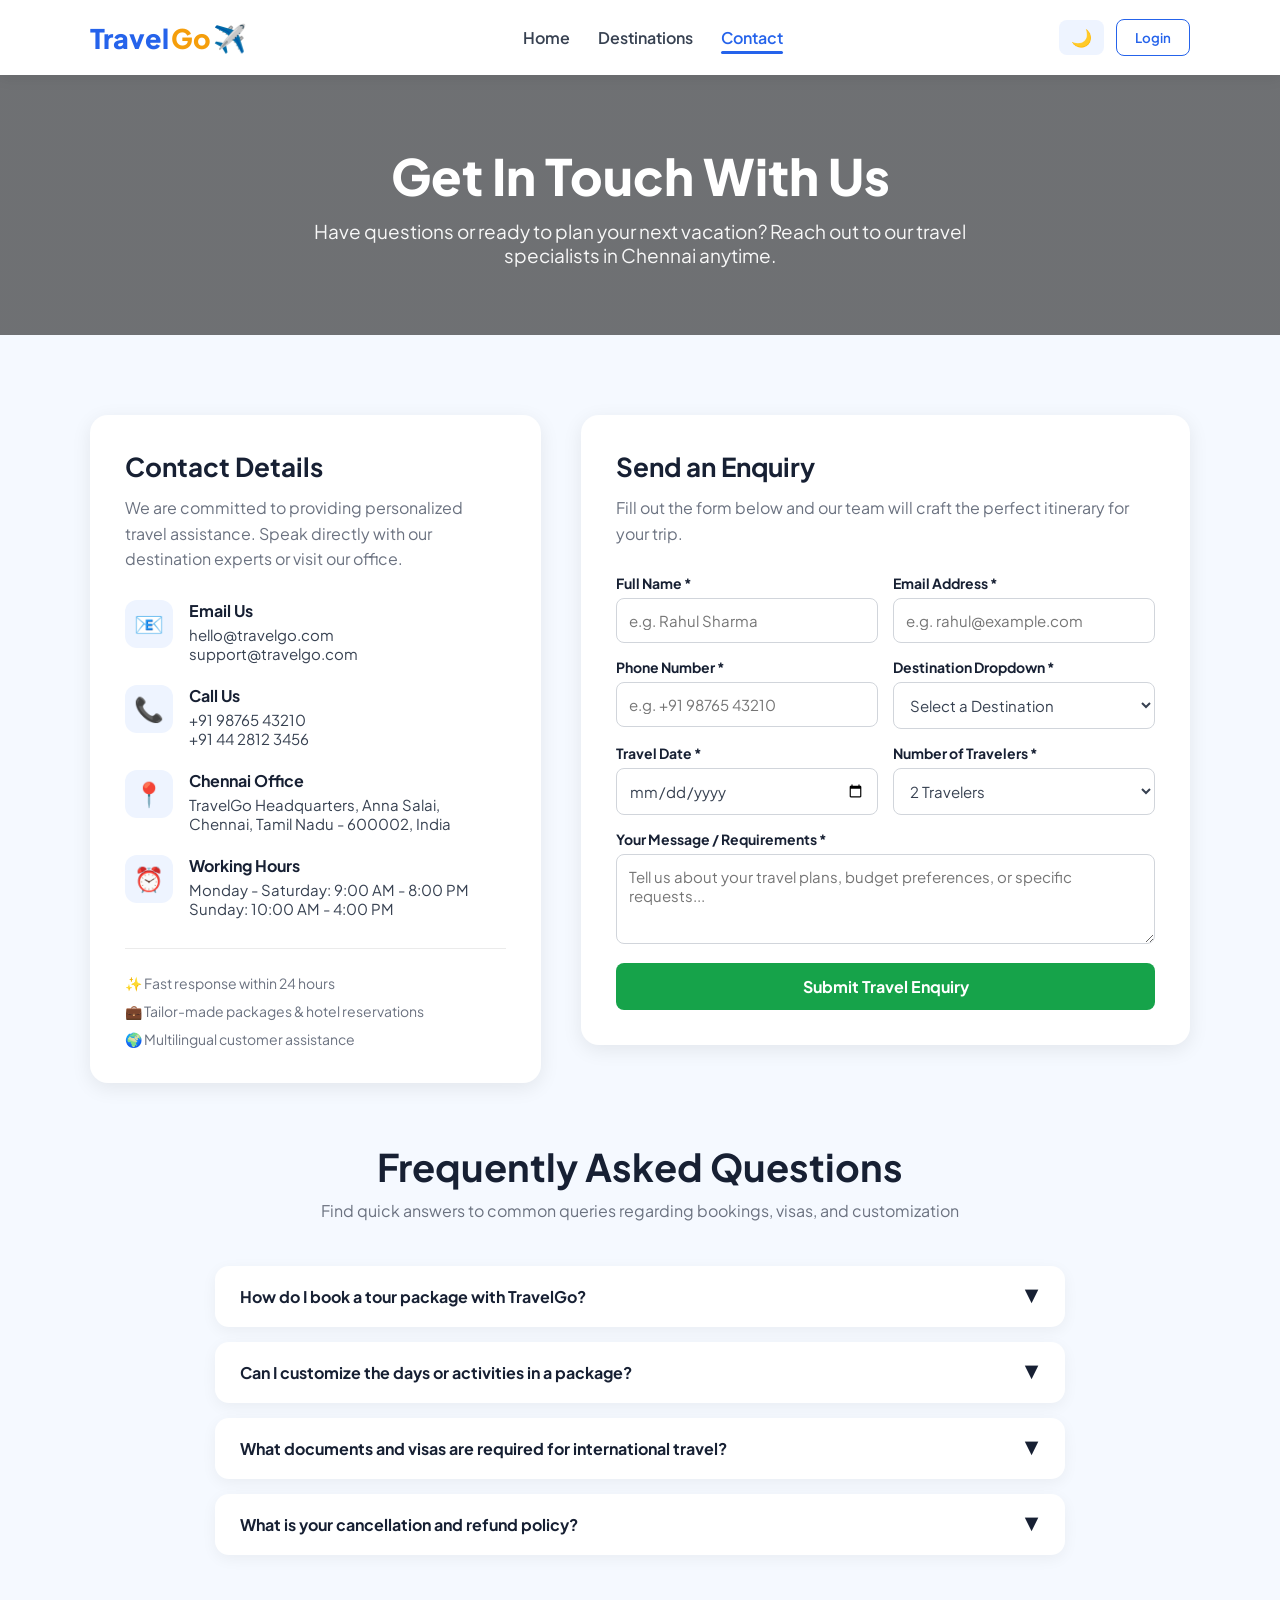
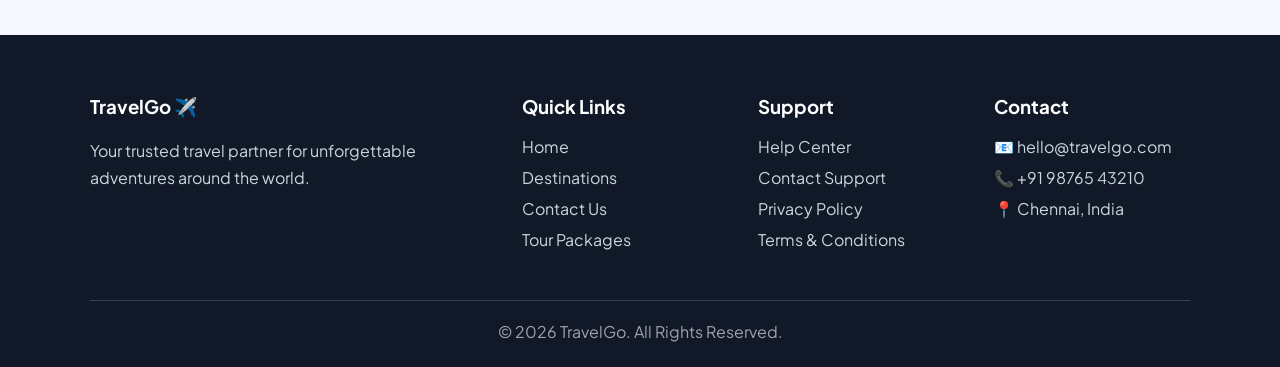
==== contact.html @ df33e291 "feat: complete TravelGo travel web application with destinations, packages, dark mode, booking modal" ====
<!DOCTYPE html>
<html lang="en">
<head>
  <meta charset="UTF-8">
  <meta name="viewport" content="width=device-width, initial-scale=1.0">
  <meta name="description" content="Get in touch with TravelGo travel specialists in Chennai. Submit your vacation enquiry for custom tour itineraries, bookings, and customer support.">
  <title>Contact Us & Enquiry | TravelGo</title>

  <!-- External Stylesheet -->
  <link rel="stylesheet" href="css/style.css">
</head>
<body>

  <!-- Navigation Bar -->
  <nav>
    <a href="index.html" class="logo">Travel<span>Go</span> ✈️</a>

    <ul class="nav-links" id="navLinks">
      <li><a href="index.html">Home</a></li>
      <li><a href="destinations.html">Destinations</a></li>
      <li><a href="contact.html" class="active">Contact</a></li>
    </ul>

    <div class="nav-buttons">
      <button class="theme-btn" id="themeBtn" onclick="toggleTheme()" aria-label="Toggle theme mode">🌙</button>
      <button class="login" onclick="openLogin()">Login</button>
      <button class="hamburger" id="hamburgerBtn" aria-label="Toggle menu">☰</button>
    </div>
  </nav>

  <!-- Page Title Banner -->
  <header class="page-banner">
    <h1>Get In Touch With Us</h1>
    <p>Have questions or ready to plan your next vacation? Reach out to our travel specialists in Chennai anytime.</p>
  </header>

  <!-- Contact & Enquiry Section (Two-Column Layout) -->
  <section class="section" id="contact-section">
    <div class="contact-layout">

      <!-- Column 1: Contact Information -->
      <div class="contact-card">
        <h2>Contact Details</h2>
        <p class="contact-intro">
          We are committed to providing personalized travel assistance. Speak directly with our destination experts or visit our office.
        </p>

        <div class="contact-info-list">
          <div class="contact-info-item">
            <div class="contact-info-icon">📧</div>
            <div class="contact-info-text">
              <h3>Email Us</h3>
              <p><a href="mailto:hello@travelgo.com">hello@travelgo.com</a></p>
              <p><a href="mailto:support@travelgo.com">support@travelgo.com</a></p>
            </div>
          </div>

          <div class="contact-info-item">
            <div class="contact-info-icon">📞</div>
            <div class="contact-info-text">
              <h3>Call Us</h3>
              <p><a href="tel:+919876543210">+91 98765 43210</a></p>
              <p><a href="tel:+914428123456">+91 44 2812 3456</a></p>
            </div>
          </div>

          <div class="contact-info-item">
            <div class="contact-info-icon">📍</div>
            <div class="contact-info-text">
              <h3>Chennai Office</h3>
              <p>TravelGo Headquarters, Anna Salai,</p>
              <p>Chennai, Tamil Nadu - 600002, India</p>
            </div>
          </div>

          <div class="contact-info-item">
            <div class="contact-info-icon">⏰</div>
            <div class="contact-info-text">
              <h3>Working Hours</h3>
              <p>Monday - Saturday: 9:00 AM - 8:00 PM</p>
              <p>Sunday: 10:00 AM - 4:00 PM</p>
            </div>
          </div>
        </div>

        <div class="contact-perks">
          <ul>
            <li>✨ Fast response within 24 hours</li>
            <li>💼 Tailor-made packages & hotel reservations</li>
            <li>🌍 Multilingual customer assistance</li>
          </ul>
        </div>
      </div>

      <!-- Column 2: Enquiry Form -->
      <div class="contact-card">
        <h2>Send an Enquiry</h2>
        <p class="contact-intro">Fill out the form below and our team will craft the perfect itinerary for your trip.</p>

        <!-- Inline Status Message Box (No browser alert popups) -->
        <div class="form-alert" id="contactAlert"></div>

        <form id="contactForm" novalidate>
          <div class="form-row">
            <div class="form-group">
              <label for="contactName">Full Name *</label>
              <input type="text" id="contactName" placeholder="e.g. Rahul Sharma" required>
            </div>

            <div class="form-group">
              <label for="contactEmail">Email Address *</label>
              <input type="email" id="contactEmail" placeholder="e.g. rahul@example.com" required>
            </div>
          </div>

          <div class="form-row">
            <div class="form-group">
              <label for="contactPhone">Phone Number *</label>
              <input type="tel" id="contactPhone" placeholder="e.g. +91 98765 43210" required>
            </div>

            <div class="form-group">
              <label for="contactDestination">Destination Dropdown *</label>
              <select id="contactDestination" required>
                <option value="">Select a Destination</option>
                <option value="Paris">Paris, France 🇫🇷</option>
                <option value="Dubai">Dubai, UAE 🇦🇪</option>
                <option value="Bali">Bali, Indonesia 🇮🇩</option>
                <option value="London">London, UK 🇬🇧</option>
                <option value="Maldives">Maldives 🇲🇻</option>
                <option value="Tokyo">Tokyo, Japan 🇯🇵</option>
                <option value="Custom">Custom / Other Destination</option>
              </select>
            </div>
          </div>

          <div class="form-row">
            <div class="form-group">
              <label for="contactDate">Travel Date *</label>
              <input type="date" id="contactDate" required>
            </div>

            <div class="form-group">
              <label for="contactTravelers">Number of Travelers *</label>
              <select id="contactTravelers" required>
                <option value="1 Traveler">1 Traveler</option>
                <option value="2 Travelers" selected>2 Travelers</option>
                <option value="3 Travelers">3 Travelers</option>
                <option value="4 Travelers">4 Travelers</option>
                <option value="5+ Travelers">5+ Travelers</option>
              </select>
            </div>
          </div>

          <div class="form-group">
            <label for="contactMessage">Your Message / Requirements *</label>
            <textarea id="contactMessage" placeholder="Tell us about your travel plans, budget preferences, or specific requests..." required></textarea>
          </div>

          <button class="confirm-btn" type="submit">Submit Travel Enquiry</button>
        </form>
      </div>

    </div>

    <!-- FAQ Accordion Section -->
    <div class="faq-section">
      <div class="section-title">
        <h2>Frequently Asked Questions</h2>
        <p>Find quick answers to common queries regarding bookings, visas, and customization</p>
      </div>

      <div class="faq-container">
        <div class="faq-item">
          <div class="faq-question" onclick="toggleFaq(this)">
            <span>How do I book a tour package with TravelGo?</span>
            <span class="faq-toggle">▼</span>
          </div>
          <div class="faq-answer">
            <p>You can browse any tour package on our Destinations page and click "Book Now". Fill in your basic details, travel dates, and number of guests. Our travel coordinator will contact you to finalize flights, hotel options, and send your itinerary confirmation.</p>
          </div>
        </div>

        <div class="faq-item">
          <div class="faq-question" onclick="toggleFaq(this)">
            <span>Can I customize the days or activities in a package?</span>
            <span class="faq-toggle">▼</span>
          </div>
          <div class="faq-answer">
            <p>Yes, absolutely! All our packages can be tailored to your preferences. You can add extra days, upgrade to 5-star villas, include private sightseeing guides, or choose specific adventure excursions.</p>
          </div>
        </div>

        <div class="faq-item">
          <div class="faq-question" onclick="toggleFaq(this)">
            <span>What documents and visas are required for international travel?</span>
            <span class="faq-toggle">▼</span>
          </div>
          <div class="faq-answer">
            <p>You need a valid passport with at least 6 months of validity from your travel date. Depending on the destination (e.g., Bali, Dubai, Paris), our Chennai visa desk assists you with tourist visas, e-visas, or visa-on-arrival guidelines.</p>
          </div>
        </div>

        <div class="faq-item">
          <div class="faq-question" onclick="toggleFaq(this)">
            <span>What is your cancellation and refund policy?</span>
            <span class="faq-toggle">▼</span>
          </div>
          <div class="faq-answer">
            <p>We offer 100% free cancellation up to 14 days before departure for most packages. For cancellations made within 7-14 days, a nominal processing fee applies. Full details are provided in your personalized booking contract.</p>
          </div>
        </div>
      </div>
    </div>
  </section>

  <!-- Footer Section -->
  <footer id="footer">
    <div class="footer-grid">
      <div>
        <h3>TravelGo ✈️</h3>
        <p>Your trusted travel partner for unforgettable adventures around the world.</p>
      </div>

      <div>
        <h3>Quick Links</h3>
        <ul>
          <li><a href="index.html">Home</a></li>
          <li><a href="destinations.html">Destinations</a></li>
          <li><a href="contact.html">Contact Us</a></li>
          <li><a href="destinations.html#tours">Tour Packages</a></li>
        </ul>
      </div>

      <div>
        <h3>Support</h3>
        <ul>
          <li><a href="contact.html">Help Center</a></li>
          <li><a href="contact.html">Contact Support</a></li>
          <li><a href="#footer">Privacy Policy</a></li>
          <li><a href="#footer">Terms & Conditions</a></li>
        </ul>
      </div>

      <div>
        <h3>Contact</h3>
        <ul>
          <li>📧 <a href="mailto:hello@travelgo.com">hello@travelgo.com</a></li>
          <li>📞 <a href="tel:+919876543210">+91 98765 43210</a></li>
          <li>📍 Chennai, India</li>
        </ul>
      </div>
    </div>

    <div class="copyright">
      © 2026 TravelGo. All Rights Reserved.
    </div>
  </footer>

  <!-- Booking Modal -->
  <div class="modal" id="bookingModal" role="dialog" aria-modal="true" aria-labelledby="bookingTitle">
    <div class="modal-content">
      <span class="close" onclick="closeBooking()">&times;</span>
      <h2 id="bookingTitle">Book Your Trip ✈️</h2>
      <div class="form-alert" id="bookingAlert"></div>

      <form onsubmit="confirmBooking(event)">
        <div class="form-group">
          <label for="selectedPackage">Selected Package</label>
          <input type="text" id="selectedPackage" readonly>
        </div>

        <div class="form-group">
          <label for="bookingName">Full Name</label>
          <input type="text" id="bookingName" placeholder="Enter your name" required>
        </div>

        <div class="form-group">
          <label for="bookingEmail">Email</label>
          <input type="email" id="bookingEmail" placeholder="Enter your email" required>
        </div>

        <div class="form-group">
          <label for="bookingDate">Travel Date</label>
          <input type="date" id="bookingDate" required>
        </div>

        <div class="form-group">
          <label for="bookingTravelers">Travelers</label>
          <select id="bookingTravelers" required>
            <option value="">Select travelers</option>
            <option>1 Traveler</option>
            <option>2 Travelers</option>
            <option>3 Travelers</option>
            <option>4 Travelers</option>
            <option>5+ Travelers</option>
          </select>
        </div>

        <button class="confirm-btn" type="submit">Confirm Booking</button>
      </form>
    </div>
  </div>

  <!-- Login / Register Modal -->
  <div class="modal" id="loginModal" role="dialog" aria-modal="true" aria-labelledby="loginTitle">
    <div class="modal-content">
      <span class="close" onclick="closeLogin()">&times;</span>

      <!-- Modal Tabs for Sign In / Sign Up -->
      <div class="modal-tabs">
        <button class="tab-btn active" id="tabSignIn" onclick="switchAuthTab('login')">Sign In</button>
        <button class="tab-btn" id="tabSignUp" onclick="switchAuthTab('register')">Create Account</button>
      </div>

      <h2 id="loginTitle">Welcome Back ✈️</h2>
      <div class="form-alert" id="loginAlert"></div>

      <form id="authForm" onsubmit="handleAuthSubmit(event)">
        <div class="form-group" id="registerNameGroup" style="display: none;">
          <label for="registerName">Full Name</label>
          <input type="text" id="registerName" placeholder="Enter your full name">
        </div>

        <div class="form-group">
          <label for="loginEmail">Email Address</label>
          <input type="email" id="loginEmail" placeholder="Enter your email" required>
        </div>

        <div class="form-group">
          <label for="loginPassword">Password</label>
          <input type="password" id="loginPassword" placeholder="Enter your password" required>
        </div>

        <button class="confirm-btn" id="authSubmitBtn" type="submit">Sign In</button>
      </form>
    </div>
  </div>

  <!-- Toast Notification Container -->
  <div class="toast-notification" id="toastNotification" role="alert" aria-live="polite">
    <span id="toastIcon">✨</span>
    <span id="toastMessage">Action completed</span>
  </div>

  <!-- External Script -->
  <script src="js/script.js"></script>
</body>
</html>
---- css/style.css ----
/* ==========================================================================
   TravelGo - Global Stylesheet (css/style.css)
   Preserves all original colors, typography, layout, emojis, and dark mode.
   ========================================================================== */

@import url("https://fonts.googleapis.com/css2?family=Plus+Jakarta+Sans:wght@400;500;600;700;800&display=swap");

/* Universal Reset & Base Font */
html {
  scroll-behavior: smooth;
}

* {
  margin: 0;
  padding: 0;
  box-sizing: border-box;
  font-family: "Plus Jakarta Sans", "Segoe UI", Arial, sans-serif;
}

/* CSS Theme Variables */
:root {
  --primary: #2563eb;
  --secondary: #0ea5e9;
  --dark: #172033;
  --text: #374151;
  --light: #f5f9ff;
  --white: #ffffff;
  --green: #16a34a;
}

body {
  background: var(--light);
  color: var(--text);
  transition: background-color 0.3s, color 0.3s;
  min-height: 100vh;
  display: flex;
  flex-direction: column;
}

/* Dark Mode Overrides */
body.dark {
  --light: #111827;
  --white: #1f2937;
  --dark: #f9fafb;
  --text: #e5e7eb;
}

/* Navigation Bar */
nav {
  height: 75px;
  background: var(--white);
  display: flex;
  justify-content: space-between;
  align-items: center;
  padding: 0 7%;
  box-shadow: 0 2px 15px rgba(0, 0, 0, 0.08);
  position: sticky;
  top: 0;
  z-index: 1000;
  transition: background-color 0.3s;
}

.logo {
  font-size: 27px;
  font-weight: 800;
  color: var(--primary);
  text-decoration: none;
  display: inline-flex;
  align-items: center;
  gap: 2px;
}

.logo span {
  color: #f59e0b;
}

.nav-links {
  display: flex;
  gap: 28px;
  list-style: none;
}

.nav-links a {
  text-decoration: none;
  color: var(--text);
  font-weight: 600;
  transition: color 0.3s;
  padding: 6px 0;
  position: relative;
}

.nav-links a:hover {
  color: var(--primary);
}

/* Active Navigation Link Highlighting */
.nav-links a.active {
  color: var(--primary);
}

.nav-links a.active::after {
  content: "";
  position: absolute;
  bottom: 0;
  left: 0;
  width: 100%;
  height: 3px;
  background: var(--primary);
  border-radius: 2px;
}

.nav-buttons {
  display: flex;
  align-items: center;
  gap: 12px;
}

.login {
  border: 1px solid var(--primary);
  background: transparent;
  color: var(--primary);
  padding: 9px 18px;
  border-radius: 8px;
  cursor: pointer;
  font-weight: 600;
  transition: background-color 0.2s, color 0.2s;
}

.login:hover {
  background: var(--primary);
  color: white;
}

.theme-btn {
  border: none;
  background: #eef4ff;
  padding: 9px 12px;
  border-radius: 8px;
  cursor: pointer;
  font-size: 17px;
  transition: background-color 0.2s;
  line-height: 1;
}

body.dark .theme-btn {
  background: #374151;
  color: #f9fafb;
}

/* Hamburger Menu Toggle Button */
.hamburger {
  display: none;
  background: transparent;
  border: none;
  font-size: 26px;
  color: var(--text);
  cursor: pointer;
  padding: 6px;
  line-height: 1;
}

/* Hero Section */
.hero {
  min-height: 600px;
  background:
    linear-gradient(rgba(0, 0, 0, 0.4), rgba(0, 0, 0, 0.4)),
    url("https://images.unsplash.com/photo-1507525428034-b723cf961d3e?auto=format&fit=crop&w=1600&q=80");
  background-size: cover;
  background-position: center;
  display: flex;
  justify-content: center;
  align-items: center;
  text-align: center;
  padding: 30px;
}

.hero-content {
  max-width: 900px;
  color: white;
}

.hero-content h1 {
  font-size: clamp(40px, 7vw, 72px);
  margin-bottom: 15px;
  font-weight: 800;
}

.hero-content p {
  font-size: 20px;
  margin-bottom: 35px;
}

/* Search Box Component */
.search-box {
  background: white;
  padding: 12px;
  border-radius: 15px;
  display: grid;
  grid-template-columns: 1.5fr 1fr 1fr 1fr auto;
  gap: 10px;
  color: #333;
  box-shadow: 0 10px 35px rgba(0, 0, 0, 0.2);
  align-items: center;
}

body.dark .search-box {
  background: #1f2937;
  color: #f9fafb;
}

.search-item {
  text-align: left;
  padding: 10px;
}

.search-item label {
  display: block;
  font-size: 12px;
  color: #777;
  margin-bottom: 5px;
  font-weight: 600;
}

body.dark .search-item label {
  color: #9ca3af;
}

.search-item input,
.search-item select {
  width: 100%;
  border: none;
  outline: none;
  font-size: 15px;
  background: transparent;
  color: inherit;
}

.search-item input.input-error {
  outline: 2px solid #ef4444;
  border-radius: 4px;
}

.search-feedback {
  grid-column: 1 / -1;
  color: #ef4444;
  font-size: 13px;
  font-weight: 600;
  text-align: left;
  padding: 2px 10px 6px;
  display: none;
}

.search-feedback.active {
  display: block;
}

.search-btn {
  border: none;
  background: var(--primary);
  color: white;
  padding: 0 25px;
  height: 100%;
  min-height: 48px;
  border-radius: 10px;
  cursor: pointer;
  font-weight: bold;
  font-size: 15px;
  transition: background-color 0.2s;
}

.search-btn:hover {
  background: #1d4ed8;
}

/* Page Header Banner (for Destinations & Contact pages) */
.page-banner {
  min-height: 260px;
  background:
    linear-gradient(rgba(0, 0, 0, 0.55), rgba(0, 0, 0, 0.55)),
    url("https://images.unsplash.com/photo-1507525428034-b723cf961d3e?auto=format&fit=crop&w=1600&q=80");
  background-size: cover;
  background-position: center;
  display: flex;
  flex-direction: column;
  justify-content: center;
  align-items: center;
  text-align: center;
  padding: 50px 7%;
  color: white;
}

.page-banner h1 {
  font-size: clamp(34px, 5vw, 50px);
  margin-bottom: 12px;
  font-weight: 800;
}

.page-banner p {
  font-size: 19px;
  max-width: 680px;
  opacity: 0.95;
}

/* General Sections */
.section {
  padding: 80px 7%;
}

.section-title {
  text-align: center;
  margin-bottom: 45px;
}

.section-title h2 {
  font-size: 38px;
  color: var(--dark);
  margin-bottom: 10px;
}

.section-title p {
  color: #6b7280;
  font-size: 16px;
}

body.dark .section-title p {
  color: #9ca3af;
}

/* Popular Destinations Grid */
.destinations {
  display: grid;
  grid-template-columns: repeat(3, 1fr);
  gap: 25px;
}

.destination {
  height: 300px;
  border-radius: 18px;
  overflow: hidden;
  position: relative;
  cursor: pointer;
}

.destination img {
  width: 100%;
  height: 100%;
  object-fit: cover;
  transition: transform 0.5s;
  display: block;
}

.destination:hover img {
  transform: scale(1.08);
}

.destination-info {
  position: absolute;
  bottom: 0;
  width: 100%;
  padding: 25px;
  color: white;
  background: linear-gradient(transparent, rgba(0, 0, 0, 0.8));
}

.destination-info h3 {
  font-size: 25px;
}

.destination-info p {
  margin-top: 5px;
}

/* "View All Destinations" Button Container */
.view-all-container {
  text-align: center;
  margin-top: 45px;
}

.view-all-btn {
  display: inline-block;
  background: var(--primary);
  color: white;
  padding: 13px 32px;
  border-radius: 10px;
  text-decoration: none;
  font-weight: bold;
  font-size: 16px;
  transition: background-color 0.2s, transform 0.2s;
}

.view-all-btn:hover {
  background: #1d4ed8;
  transform: translateY(-2px);
}

/* Tour Packages Grid */
.tour-grid {
  display: grid;
  grid-template-columns: repeat(3, 1fr);
  gap: 25px;
}

.tour-card {
  background: var(--white);
  border-radius: 16px;
  overflow: hidden;
  box-shadow: 0 5px 20px rgba(0, 0, 0, 0.08);
  transition: transform 0.3s;
}

.tour-card:hover {
  transform: translateY(-8px);
}

.tour-image {
  position: relative;
  height: 220px;
}

.tour-image img {
  width: 100%;
  height: 100%;
  object-fit: cover;
  display: block;
}

.badge {
  position: absolute;
  top: 15px;
  left: 15px;
  background: #ef4444;
  color: white;
  padding: 6px 12px;
  border-radius: 20px;
  font-size: 12px;
  font-weight: bold;
}

.tour-content {
  padding: 20px;
}

.tour-content h3 {
  color: var(--dark);
  font-size: 21px;
  margin-bottom: 10px;
}

.rating {
  color: #f59e0b;
  margin-bottom: 12px;
}

.tour-info {
  display: flex;
  justify-content: space-between;
  color: #6b7280;
  font-size: 14px;
  margin-bottom: 18px;
}

body.dark .tour-info {
  color: #9ca3af;
}

.price {
  color: var(--primary);
  font-size: 22px;
  font-weight: 800;
}

.book-btn {
  width: 100%;
  padding: 12px;
  border: none;
  background: var(--primary);
  color: white;
  border-radius: 8px;
  cursor: pointer;
  margin-top: 15px;
  font-weight: bold;
  font-size: 15px;
  transition: background-color 0.2s;
}

.book-btn:hover {
  background: #1d4ed8;
}

/* Offer Banner Section */
.offer {
  margin: 20px 7% 80px;
  min-height: 280px;
  border-radius: 20px;
  padding: 50px;
  color: white;
  display: flex;
  align-items: center;
  background:
    linear-gradient(90deg, rgba(37, 99, 235, 0.95), rgba(14, 165, 233, 0.65)),
    url("https://images.unsplash.com/photo-1469474968028-56623f02e42e?auto=format&fit=crop&w=1400&q=80")
    center/cover;
}

.offer-content {
  max-width: 600px;
}

.offer h2 {
  font-size: 38px;
  margin-bottom: 15px;
}

.offer p {
  font-size: 18px;
  margin-bottom: 20px;
}

.offer button {
  padding: 12px 25px;
  border: none;
  border-radius: 8px;
  background: white;
  color: var(--primary);
  font-weight: bold;
  cursor: pointer;
  font-size: 15px;
  transition: background-color 0.2s;
}

.offer button:hover {
  background: #f1f5f9;
}

/* Features (Why Choose Us) Grid */
.features {
  display: grid;
  grid-template-columns: repeat(4, 1fr);
  gap: 20px;
}

.feature {
  background: var(--white);
  padding: 30px 20px;
  text-align: center;
  border-radius: 15px;
  box-shadow: 0 4px 15px rgba(0, 0, 0, 0.04);
  transition: background-color 0.3s;
}

.feature-icon {
  font-size: 40px;
  margin-bottom: 15px;
}

.feature h3 {
  color: var(--dark);
  margin-bottom: 8px;
}

.feature p {
  color: #6b7280;
  font-size: 15px;
  line-height: 1.5;
}

body.dark .feature p {
  color: #9ca3af;
}

/* Contact Page 2-Column Layout */
.contact-layout {
  display: grid;
  grid-template-columns: 1fr 1.35fr;
  gap: 40px;
  align-items: start;
}

.contact-card {
  background: var(--white);
  padding: 35px;
  border-radius: 18px;
  box-shadow: 0 5px 20px rgba(0, 0, 0, 0.08);
  transition: background-color 0.3s;
}

.contact-card h2 {
  color: var(--dark);
  font-size: 26px;
  margin-bottom: 12px;
}

.contact-intro {
  color: #6b7280;
  margin-bottom: 28px;
  line-height: 1.6;
}

body.dark .contact-intro {
  color: #9ca3af;
}

.contact-info-list {
  display: flex;
  flex-direction: column;
  gap: 22px;
}

.contact-info-item {
  display: flex;
  align-items: flex-start;
  gap: 16px;
}

.contact-info-icon {
  font-size: 24px;
  width: 48px;
  height: 48px;
  background: #eef4ff;
  border-radius: 12px;
  display: flex;
  align-items: center;
  justify-content: center;
  flex-shrink: 0;
}

body.dark .contact-info-icon {
  background: #374151;
}

.contact-info-text h3 {
  font-size: 16px;
  color: var(--dark);
  margin-bottom: 4px;
}

.contact-info-text p,
.contact-info-text a {
  color: var(--text);
  font-size: 15px;
  text-decoration: none;
}

.contact-info-text a:hover {
  color: var(--primary);
}

.contact-perks {
  margin-top: 30px;
  padding-top: 25px;
  border-top: 1px solid rgba(0, 0, 0, 0.08);
}

body.dark .contact-perks {
  border-top-color: #374151;
}

.contact-perks ul {
  list-style: none;
  display: flex;
  flex-direction: column;
  gap: 10px;
}

.contact-perks li {
  color: #6b7280;
  font-size: 14px;
}

body.dark .contact-perks li {
  color: #9ca3af;
}

/* Form Styles */
.form-row {
  display: grid;
  grid-template-columns: 1fr 1fr;
  gap: 15px;
}

.form-alert {
  display: none;
  padding: 14px 18px;
  border-radius: 10px;
  margin-bottom: 20px;
  font-size: 15px;
  font-weight: 500;
  line-height: 1.5;
}

.form-alert.success {
  display: block;
  background: #dcfce7;
  color: #15803d;
  border: 1px solid #86efac;
}

.form-alert.error {
  display: block;
  background: #fee2e2;
  color: #b91c1c;
  border: 1px solid #fca5a5;
}

body.dark .form-alert.success {
  background: rgba(22, 163, 74, 0.2);
  color: #4ade80;
  border-color: rgba(22, 163, 74, 0.4);
}

body.dark .form-alert.error {
  background: rgba(239, 68, 68, 0.2);
  color: #f87171;
  border-color: rgba(239, 68, 68, 0.4);
}

/* Footer Section */
footer {
  background: #111827;
  color: white;
  padding: 60px 7% 25px;
  margin-top: auto;
}

.footer-grid {
  display: grid;
  grid-template-columns: 2fr 1fr 1fr 1fr;
  gap: 40px;
  margin-bottom: 40px;
}

footer h3 {
  margin-bottom: 18px;
  color: white;
}

footer p {
  color: #cbd5e1;
  line-height: 1.7;
}

footer ul {
  list-style: none;
}

footer li {
  margin-bottom: 10px;
  color: #cbd5e1;
}

footer a {
  color: #cbd5e1;
  text-decoration: none;
  transition: color 0.2s;
}

footer a:hover {
  color: white;
}

.copyright {
  border-top: 1px solid #374151;
  padding-top: 20px;
  text-align: center;
  color: #9ca3af;
}

/* Modals (Booking & Login) */
.modal {
  display: none;
  position: fixed;
  inset: 0;
  background: rgba(0, 0, 0, 0.65);
  z-index: 2000;
  justify-content: center;
  align-items: center;
  padding: 20px;
}

.modal.active {
  display: flex;
}

.modal-content {
  background: var(--white);
  width: 100%;
  max-width: 500px;
  border-radius: 15px;
  padding: 30px;
  position: relative;
  box-shadow: 0 20px 40px rgba(0, 0, 0, 0.2);
  transition: background-color 0.3s;
}

.modal-content h2 {
  color: var(--dark);
  margin-bottom: 20px;
}

.close {
  position: absolute;
  right: 20px;
  top: 15px;
  font-size: 25px;
  cursor: pointer;
  color: var(--text);
  line-height: 1;
}

.form-group {
  margin-bottom: 15px;
}

.form-group label {
  display: block;
  margin-bottom: 6px;
  font-weight: bold;
  color: var(--dark);
  font-size: 14px;
}

.form-group input,
.form-group select,
.form-group textarea {
  width: 100%;
  padding: 12px;
  border: 1px solid #d1d5db;
  border-radius: 8px;
  outline: none;
  background: var(--white);
  color: var(--text);
  font-size: 15px;
  font-family: inherit;
  transition: border-color 0.2s;
}

.form-group textarea {
  resize: vertical;
  min-height: 90px;
}

.form-group input:focus,
.form-group select:focus,
.form-group textarea:focus {
  border-color: var(--primary);
}

body.dark .form-group input,
body.dark .form-group select,
body.dark .form-group textarea {
  border-color: #4b5563;
}

.confirm-btn {
  width: 100%;
  padding: 13px;
  background: var(--green);
  color: white;
  border: none;
  border-radius: 8px;
  cursor: pointer;
  font-weight: bold;
  font-size: 16px;
  transition: background-color 0.2s;
}

.confirm-btn:hover {
  background: #15803d;
}

/* ==========================================================================
   Interactive Destination Filter & Search Bar
   ========================================================================== */
.filter-wrapper {
  margin-bottom: 35px;
  display: flex;
  flex-direction: column;
  gap: 20px;
}

.search-filter-box {
  position: relative;
  max-width: 550px;
  margin: 0 auto;
  width: 100%;
}

.search-filter-box input {
  width: 100%;
  padding: 14px 20px 14px 45px;
  border: 1.5px solid #d1d5db;
  border-radius: 30px;
  background: var(--white);
  color: var(--text);
  font-size: 15px;
  outline: none;
  box-shadow: 0 4px 15px rgba(0, 0, 0, 0.05);
  transition: border-color 0.2s, box-shadow 0.2s;
}

.search-filter-box input:focus {
  border-color: var(--primary);
  box-shadow: 0 4px 20px rgba(37, 99, 235, 0.15);
}

body.dark .search-filter-box input {
  border-color: #4b5563;
  background: #1f2937;
}

.search-filter-box .search-icon {
  position: absolute;
  left: 18px;
  top: 50%;
  transform: translateY(-50%);
  font-size: 17px;
  pointer-events: none;
  opacity: 0.7;
}

.filter-pills {
  display: flex;
  flex-wrap: wrap;
  gap: 10px;
  justify-content: center;
}

.filter-pill {
  padding: 8px 18px;
  border-radius: 20px;
  border: 1px solid #d1d5db;
  background: var(--white);
  color: var(--text);
  cursor: pointer;
  font-weight: 600;
  font-size: 14px;
  transition: all 0.2s ease;
  user-select: none;
}

.filter-pill:hover {
  border-color: var(--primary);
  color: var(--primary);
  transform: translateY(-1px);
}

.filter-pill.active {
  background: var(--primary);
  color: white;
  border-color: var(--primary);
  box-shadow: 0 4px 12px rgba(37, 99, 235, 0.25);
}

body.dark .filter-pill {
  border-color: #4b5563;
  background: #1f2937;
}

body.dark .filter-pill.active {
  background: var(--primary);
  color: white;
}

.filter-status {
  text-align: center;
  font-size: 14px;
  color: #6b7280;
  margin-top: -5px;
}

body.dark .filter-status {
  color: #9ca3af;
}

.filter-status .reset-link {
  color: var(--primary);
  cursor: pointer;
  margin-left: 8px;
  font-weight: 600;
  text-decoration: underline;
}

.no-results-msg {
  display: none;
  text-align: center;
  padding: 60px 20px;
  background: var(--white);
  border-radius: 16px;
  grid-column: 1 / -1;
  box-shadow: 0 4px 15px rgba(0, 0, 0, 0.04);
}

.no-results-msg.active {
  display: block;
}

.no-results-msg h3 {
  font-size: 22px;
  color: var(--dark);
  margin-bottom: 8px;
}

.no-results-msg p {
  color: #6b7280;
  margin-bottom: 18px;
}

/* Tour Card Extras */
.tour-card .tour-tag {
  display: inline-block;
  background: #e0f2fe;
  color: #0369a1;
  font-size: 11px;
  font-weight: 700;
  padding: 3px 8px;
  border-radius: 6px;
  margin-bottom: 8px;
  text-transform: uppercase;
  letter-spacing: 0.5px;
}

body.dark .tour-card .tour-tag {
  background: rgba(14, 165, 233, 0.2);
  color: #38bdf8;
}

.destination-tag {
  position: absolute;
  top: 15px;
  right: 15px;
  background: rgba(0, 0, 0, 0.55);
  backdrop-filter: blur(4px);
  color: white;
  padding: 4px 10px;
  border-radius: 20px;
  font-size: 12px;
  font-weight: 600;
}

/* ==========================================================================
   Testimonials Section
   ========================================================================== */
.testimonials-grid {
  display: grid;
  grid-template-columns: repeat(3, 1fr);
  gap: 25px;
}

.testimonial-card {
  background: var(--white);
  padding: 30px;
  border-radius: 18px;
  box-shadow: 0 5px 20px rgba(0, 0, 0, 0.06);
  display: flex;
  flex-direction: column;
  justify-content: space-between;
  transition: transform 0.3s, box-shadow 0.3s;
}

.testimonial-card:hover {
  transform: translateY(-5px);
  box-shadow: 0 12px 30px rgba(0, 0, 0, 0.1);
}

.testimonial-rating {
  color: #f59e0b;
  font-size: 16px;
  margin-bottom: 14px;
}

.testimonial-quote {
  font-size: 15px;
  line-height: 1.7;
  color: var(--text);
  margin-bottom: 22px;
  font-style: italic;
}

.testimonial-author {
  display: flex;
  align-items: center;
  gap: 14px;
  border-top: 1px solid rgba(0, 0, 0, 0.06);
  padding-top: 18px;
}

body.dark .testimonial-author {
  border-top-color: #374151;
}

.author-avatar {
  width: 46px;
  height: 46px;
  border-radius: 50%;
  object-fit: cover;
  border: 2px solid var(--primary);
}

.author-info h4 {
  font-size: 16px;
  color: var(--dark);
  margin-bottom: 2px;
}

.author-info p {
  font-size: 13px;
  color: #6b7280;
}

body.dark .author-info p {
  color: #9ca3af;
}

/* ==========================================================================
   Newsletter Section
   ========================================================================== */
.newsletter-section {
  padding: 40px 7% 80px;
}

.newsletter-card {
  background: linear-gradient(135deg, #1e3a8a 0%, #2563eb 50%, #0ea5e9 100%);
  border-radius: 24px;
  padding: 50px 40px;
  color: white;
  text-align: center;
  box-shadow: 0 15px 35px rgba(37, 99, 235, 0.25);
  position: relative;
  overflow: hidden;
}

.newsletter-card h2 {
  font-size: clamp(28px, 4vw, 38px);
  margin-bottom: 12px;
  font-weight: 800;
}

.newsletter-card p {
  font-size: 17px;
  max-width: 600px;
  margin: 0 auto 28px;
  opacity: 0.95;
}

.newsletter-form {
  display: flex;
  gap: 10px;
  max-width: 500px;
  margin: 0 auto;
}

.newsletter-form input {
  flex: 1;
  padding: 14px 20px;
  border: none;
  border-radius: 10px;
  font-size: 15px;
  outline: none;
  color: #172033;
}

.newsletter-form button {
  padding: 14px 28px;
  background: #f59e0b;
  color: white;
  border: none;
  border-radius: 10px;
  font-weight: 700;
  font-size: 15px;
  cursor: pointer;
  transition: background-color 0.2s, transform 0.2s;
  white-space: nowrap;
}

.newsletter-form button:hover {
  background: #d97706;
  transform: translateY(-2px);
}

.newsletter-feedback {
  margin-top: 14px;
  font-size: 14px;
  font-weight: 600;
  display: none;
}

.newsletter-feedback.active {
  display: block;
}

/* ==========================================================================
   FAQ Accordion Section (Contact Page)
   ========================================================================== */
.faq-section {
  margin-top: 60px;
}

.faq-container {
  max-width: 850px;
  margin: 0 auto;
  display: flex;
  flex-direction: column;
  gap: 15px;
}

.faq-item {
  background: var(--white);
  border-radius: 14px;
  box-shadow: 0 4px 15px rgba(0, 0, 0, 0.05);
  overflow: hidden;
  transition: box-shadow 0.2s;
}

.faq-item:hover {
  box-shadow: 0 6px 20px rgba(0, 0, 0, 0.08);
}

.faq-question {
  padding: 20px 25px;
  cursor: pointer;
  display: flex;
  justify-content: space-between;
  align-items: center;
  font-weight: 700;
  font-size: 16px;
  color: var(--dark);
  user-select: none;
  transition: color 0.2s;
}

.faq-question:hover {
  color: var(--primary);
}

.faq-question .faq-toggle {
  font-size: 18px;
  transition: transform 0.3s ease;
  line-height: 1;
}

.faq-item.open .faq-toggle {
  transform: rotate(180deg);
}

.faq-answer {
  max-height: 0;
  overflow: hidden;
  transition: max-height 0.35s ease, padding 0.35s ease;
  padding: 0 25px;
  color: #4b5563;
  line-height: 1.7;
  font-size: 15px;
}

body.dark .faq-answer {
  color: #9ca3af;
}

.faq-item.open .faq-answer {
  max-height: 300px;
  padding: 0 25px 22px;
}

/* ==========================================================================
   Modal Tab Switcher (Login / Register)
   ========================================================================== */
.modal-tabs {
  display: flex;
  gap: 10px;
  border-bottom: 2px solid #e5e7eb;
  margin-bottom: 22px;
  padding-bottom: 2px;
}

body.dark .modal-tabs {
  border-bottom-color: #374151;
}

.tab-btn {
  background: transparent;
  border: none;
  font-size: 16px;
  font-weight: 700;
  color: #6b7280;
  cursor: pointer;
  padding: 8px 16px;
  position: relative;
  transition: color 0.2s;
}

.tab-btn.active {
  color: var(--primary);
}

.tab-btn.active::after {
  content: "";
  position: absolute;
  bottom: -4px;
  left: 0;
  width: 100%;
  height: 3px;
  background: var(--primary);
  border-radius: 2px;
}

/* User Badge in Nav */
.user-nav-badge {
  display: inline-flex;
  align-items: center;
  gap: 8px;
  background: #eef4ff;
  color: var(--primary);
  padding: 7px 14px;
  border-radius: 20px;
  font-weight: 600;
  font-size: 14px;
}

body.dark .user-nav-badge {
  background: #374151;
  color: #93c5fd;
}

.user-nav-badge .logout-link {
  color: #ef4444;
  cursor: pointer;
  font-size: 12px;
  margin-left: 4px;
  text-decoration: underline;
}

/* ==========================================================================
   Toast Notification Component
   ========================================================================== */
.toast-notification {
  position: fixed;
  bottom: 30px;
  right: 30px;
  background: #172033;
  color: white;
  padding: 16px 24px;
  border-radius: 12px;
  box-shadow: 0 10px 30px rgba(0, 0, 0, 0.25);
  z-index: 9999;
  display: flex;
  align-items: center;
  gap: 12px;
  font-size: 15px;
  font-weight: 600;
  transform: translateY(100px);
  opacity: 0;
  transition: transform 0.3s ease, opacity 0.3s ease;
  pointer-events: none;
}

.toast-notification.toast-show {
  transform: translateY(0);
  opacity: 1;
  pointer-events: auto;
}

.toast-notification.success {
  border-left: 5px solid #22c55e;
}

.toast-notification.info {
  border-left: 5px solid #0ea5e9;
}

/* ==========================================================================
   Responsive Breakpoints
   ========================================================================== */

/* Tablet & Smaller Desktops (max-width: 900px) */
@media (max-width: 900px) {
  .hamburger {
    display: block;
  }

  .nav-links {
    display: none;
    position: absolute;
    top: 75px;
    left: 0;
    width: 100%;
    background: var(--white);
    flex-direction: column;
    padding: 20px 7%;
    gap: 16px;
    box-shadow: 0 10px 20px rgba(0, 0, 0, 0.1);
    border-top: 1px solid rgba(0, 0, 0, 0.06);
  }

  .nav-links.open {
    display: flex;
  }

  .search-box {
    grid-template-columns: 1fr 1fr;
  }

  .search-btn {
    padding: 15px;
  }

  .destinations,
  .tour-grid,
  .testimonials-grid {
    grid-template-columns: repeat(2, 1fr);
  }

  .features {
    grid-template-columns: repeat(2, 1fr);
  }

  .footer-grid {
    grid-template-columns: repeat(2, 1fr);
  }

  .contact-layout {
    grid-template-columns: 1fr;
  }
}

/* Mobile Screens (max-width: 600px) */
@media (max-width: 600px) {
  nav {
    padding: 0 5%;
  }

  .hero {
    min-height: 700px;
  }

  .search-box {
    grid-template-columns: 1fr;
  }

  .search-btn {
    padding: 14px;
  }

  .destinations,
  .tour-grid,
  .testimonials-grid,
  .features,
  .footer-grid {
    grid-template-columns: 1fr;
  }

  .newsletter-form {
    flex-direction: column;
  }

  .section {
    padding: 60px 5%;
  }

  .offer {
    margin: 0 5% 60px;
    padding: 35px 25px;
  }

  .offer h2 {
    font-size: 30px;
  }

  .form-row {
    grid-template-columns: 1fr;
  }

  .contact-card {
    padding: 25px 20px;
  }
}
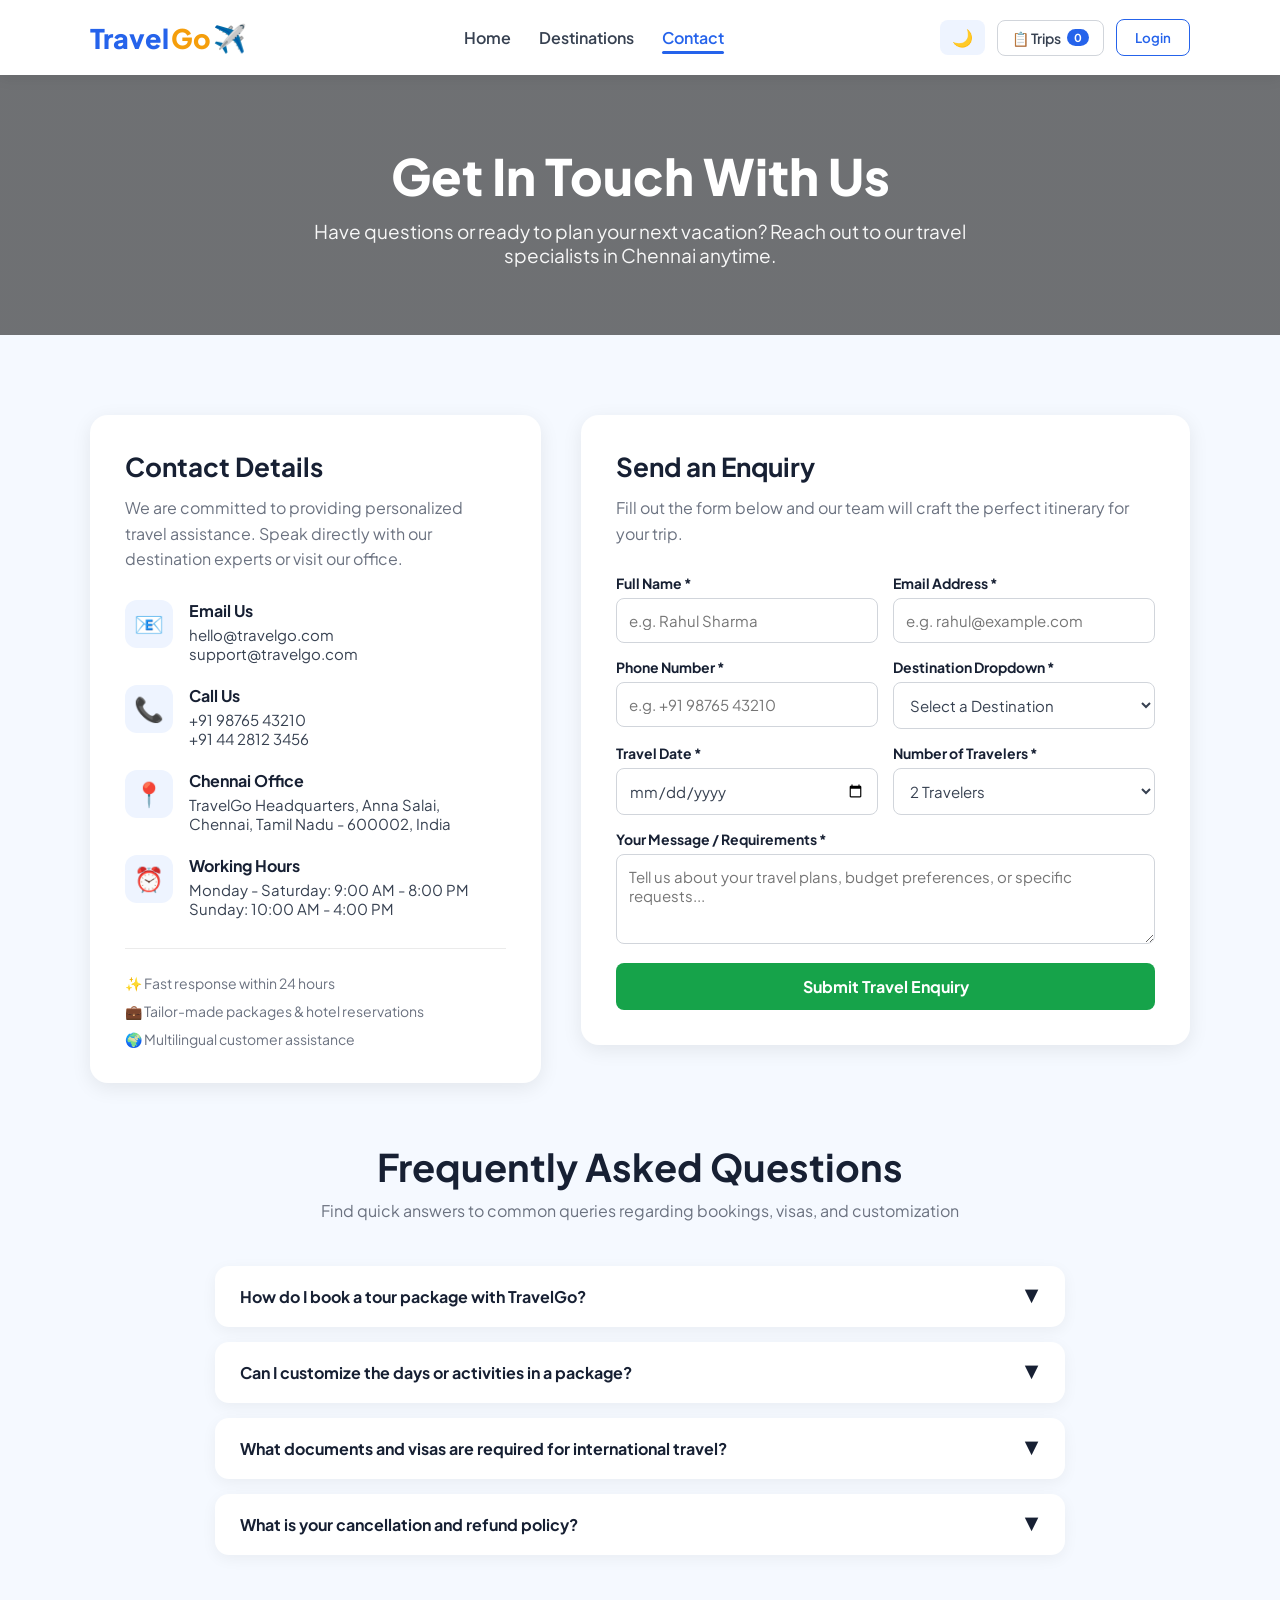
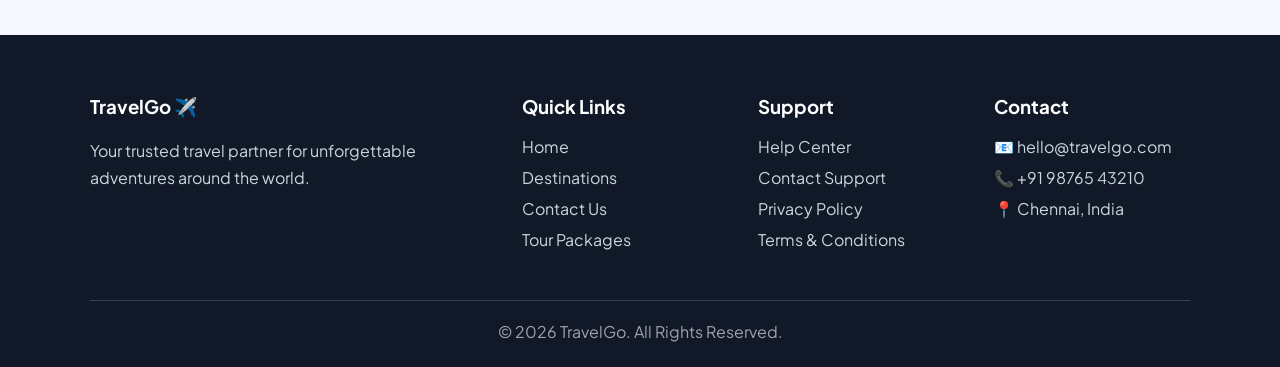
==== commit d2f05e36: "feat: add My Bookings modal, reservation tracking, and badge count" ====
--- a/contact.html
+++ b/contact.html
@@ -23,6 +23,7 @@
 
     <div class="nav-buttons">
       <button class="theme-btn" id="themeBtn" onclick="toggleTheme()" aria-label="Toggle theme mode">🌙</button>
+      <button class="bookings-btn" id="myBookingsBtn" onclick="openMyBookings()" aria-label="View My Bookings">📋 Trips <span class="booking-badge" id="bookingCountBadge">0</span></button>
       <button class="login" onclick="openLogin()">Login</button>
       <button class="hamburger" id="hamburgerBtn" aria-label="Toggle menu">☰</button>
     </div>
@@ -337,6 +338,15 @@
     </div>
   </div>
 
+  <!-- My Bookings Modal -->
+  <div class="modal" id="myBookingsModal" role="dialog" aria-modal="true" aria-labelledby="myBookingsTitle">
+    <div class="modal-content bookings-modal-content">
+      <span class="close" onclick="closeMyBookings()">&times;</span>
+      <h2 id="myBookingsTitle">My Booked Trips 🧳</h2>
+      <div id="bookingsListContainer" class="bookings-list-container"></div>
+    </div>
+  </div>
+
   <!-- Toast Notification Container -->
   <div class="toast-notification" id="toastNotification" role="alert" aria-live="polite">
     <span id="toastIcon">✨</span>
--- a/css/style.css
+++ b/css/style.css
@@ -869,6 +869,185 @@
 }
 
 /* ==========================================================================
+   Bookings Button & My Bookings Modal
+   ========================================================================== */
+.bookings-btn {
+  border: 1px solid #d1d5db;
+  background: var(--white);
+  color: var(--text);
+  padding: 8px 14px;
+  border-radius: 8px;
+  cursor: pointer;
+  font-weight: 600;
+  font-size: 14px;
+  display: inline-flex;
+  align-items: center;
+  gap: 6px;
+  transition: all 0.2s ease;
+}
+
+.bookings-btn:hover {
+  border-color: var(--primary);
+  color: var(--primary);
+  background: #f0f7ff;
+}
+
+body.dark .bookings-btn {
+  border-color: #4b5563;
+  background: #1f2937;
+  color: #f3f4f6;
+}
+
+body.dark .bookings-btn:hover {
+  background: #374151;
+  color: #93c5fd;
+}
+
+.booking-badge {
+  background: var(--primary);
+  color: white;
+  font-size: 11px;
+  font-weight: 700;
+  padding: 2px 7px;
+  border-radius: 12px;
+  line-height: 1.2;
+}
+
+.bookings-modal-content {
+  max-width: 650px;
+  max-height: 85vh;
+  display: flex;
+  flex-direction: column;
+}
+
+.bookings-list-container {
+  overflow-y: auto;
+  max-height: 60vh;
+  padding-right: 5px;
+  display: flex;
+  flex-direction: column;
+  gap: 16px;
+  margin-top: 15px;
+}
+
+.booking-card {
+  border: 1px solid #e5e7eb;
+  border-radius: 12px;
+  padding: 18px;
+  background: var(--light);
+  display: flex;
+  flex-direction: column;
+  gap: 12px;
+  transition: box-shadow 0.2s;
+}
+
+body.dark .booking-card {
+  border-color: #374151;
+  background: #111827;
+}
+
+.booking-card-header {
+  display: flex;
+  justify-content: space-between;
+  align-items: flex-start;
+  gap: 10px;
+}
+
+.booking-card-header h3 {
+  font-size: 18px;
+  color: var(--dark);
+  margin-bottom: 3px;
+}
+
+.booking-ref-tag {
+  font-size: 12px;
+  color: #6b7280;
+  font-family: monospace;
+  font-weight: 600;
+}
+
+body.dark .booking-ref-tag {
+  color: #9ca3af;
+}
+
+.booking-status {
+  background: #dcfce7;
+  color: #15803d;
+  font-size: 12px;
+  font-weight: 700;
+  padding: 4px 10px;
+  border-radius: 20px;
+  display: inline-flex;
+  align-items: center;
+  gap: 4px;
+}
+
+body.dark .booking-status {
+  background: rgba(34, 197, 94, 0.2);
+  color: #4ade80;
+}
+
+.booking-details-grid {
+  display: grid;
+  grid-template-columns: repeat(2, 1fr);
+  gap: 10px;
+  font-size: 14px;
+  color: var(--text);
+  border-top: 1px dashed #d1d5db;
+  border-bottom: 1px dashed #d1d5db;
+  padding: 10px 0;
+}
+
+body.dark .booking-details-grid {
+  border-color: #374151;
+}
+
+.booking-card-footer {
+  display: flex;
+  justify-content: space-between;
+  align-items: center;
+  font-size: 12px;
+  color: #6b7280;
+}
+
+body.dark .booking-card-footer {
+  color: #9ca3af;
+}
+
+.cancel-booking-btn {
+  background: transparent;
+  border: 1px solid #ef4444;
+  color: #ef4444;
+  padding: 5px 12px;
+  border-radius: 6px;
+  cursor: pointer;
+  font-size: 12px;
+  font-weight: 600;
+  transition: all 0.2s;
+}
+
+.cancel-booking-btn:hover {
+  background: #ef4444;
+  color: white;
+}
+
+.empty-bookings-box {
+  text-align: center;
+  padding: 40px 20px;
+}
+
+.empty-bookings-box h3 {
+  font-size: 20px;
+  color: var(--dark);
+  margin-bottom: 8px;
+}
+
+.empty-bookings-box p {
+  color: #6b7280;
+  margin-bottom: 20px;
+}
+
+/* ==========================================================================
    Interactive Destination Filter & Search Bar
    ========================================================================== */
 .filter-wrapper {
